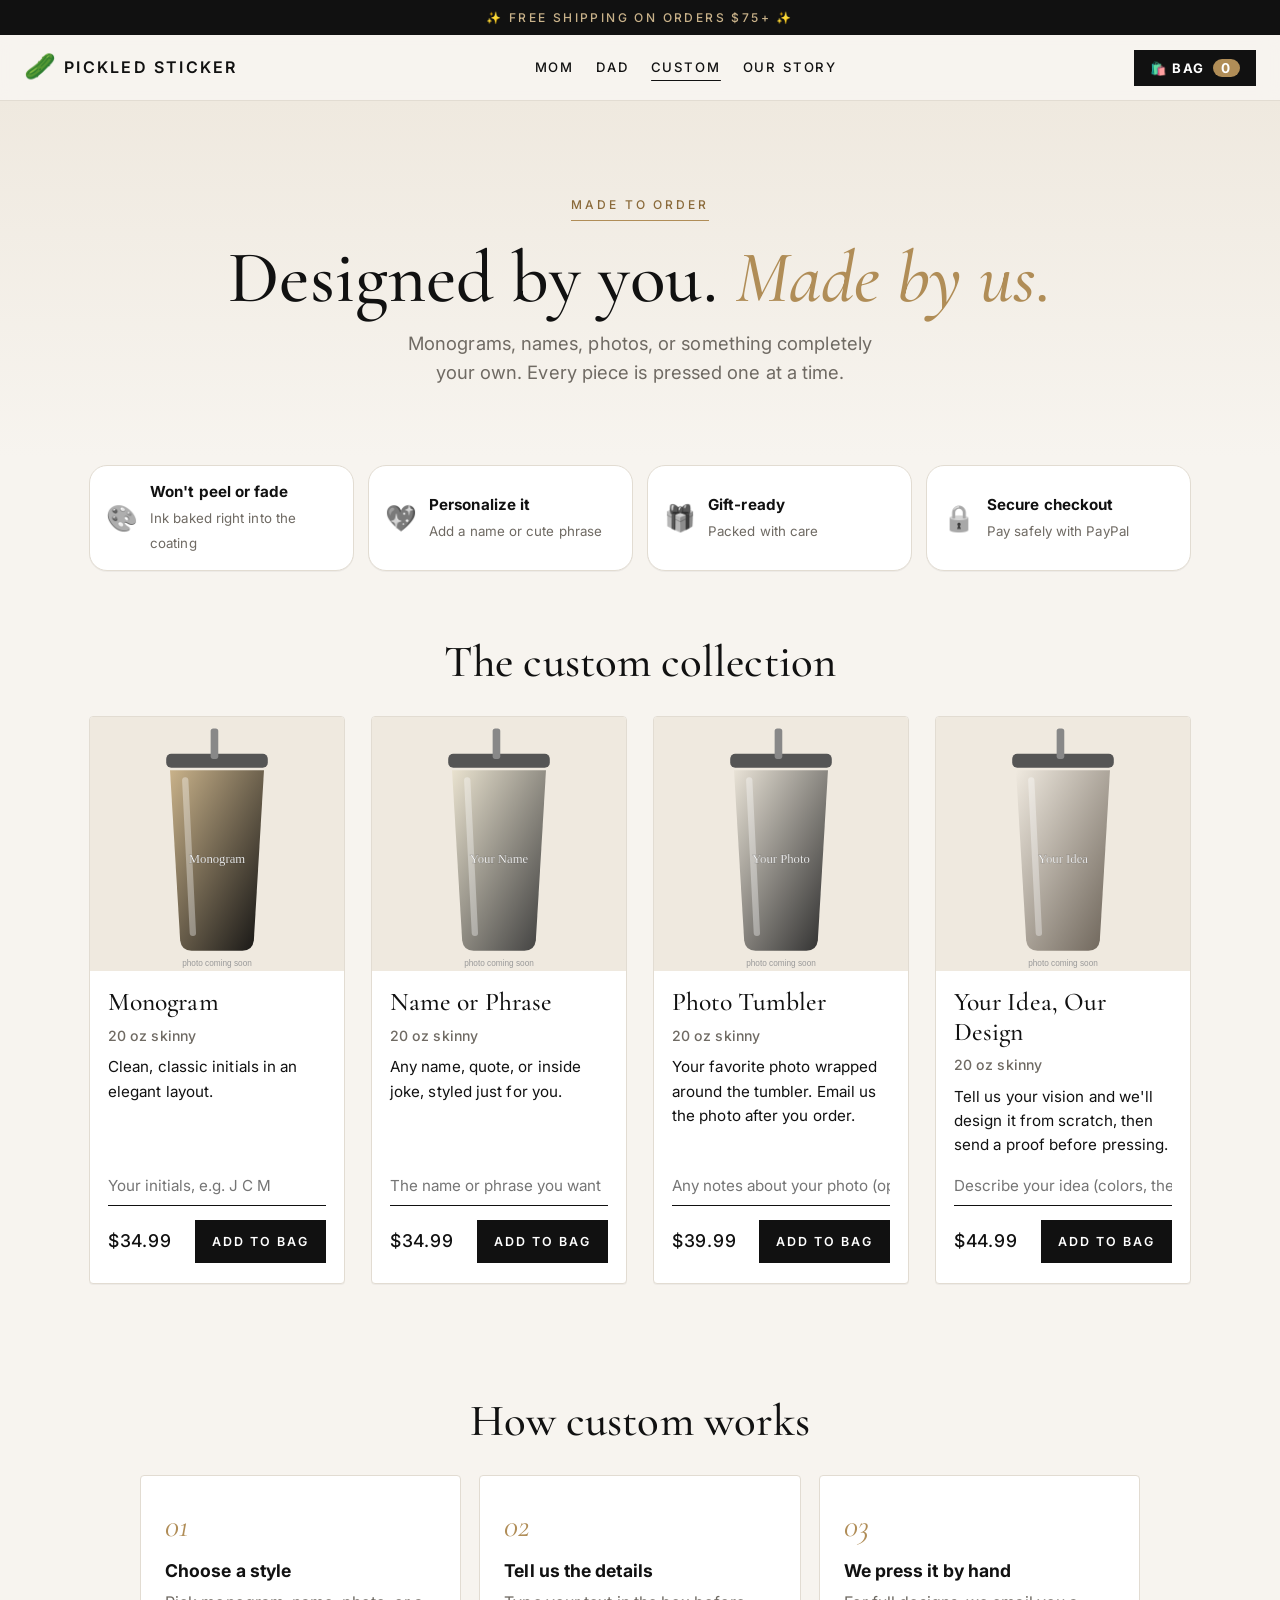
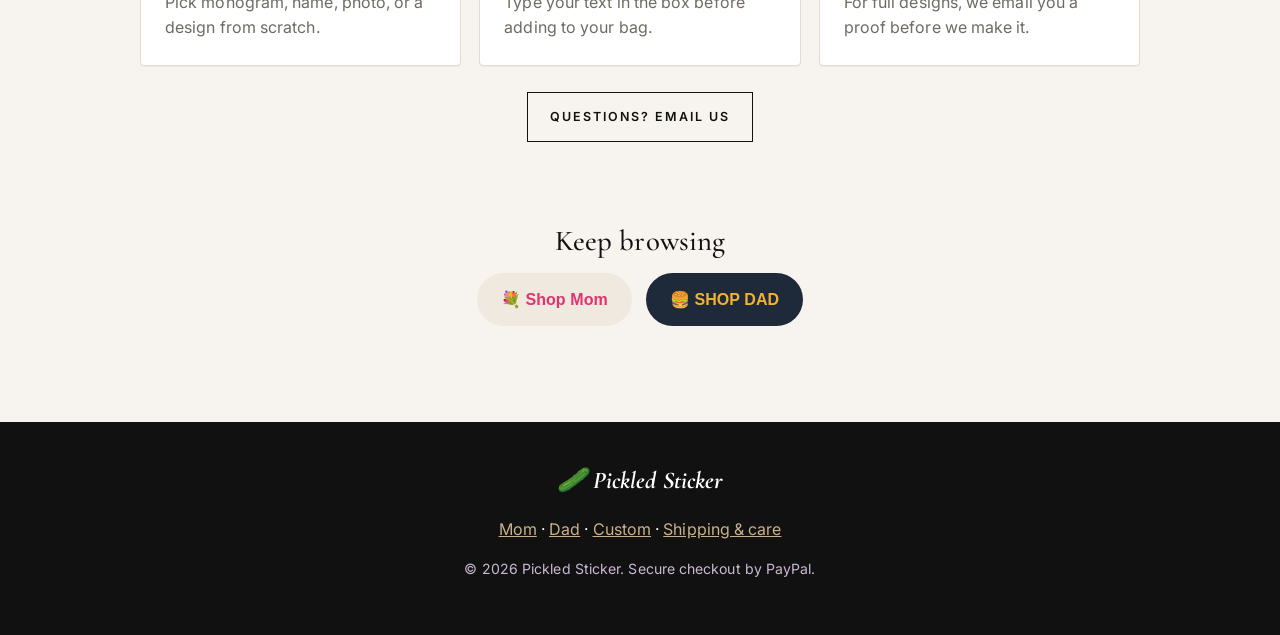
==== custom.html @ 669c3670 "Cover page with Mom, Dad and Custom shop tabs, each with its own style Co-Authored-By: Claude Opus 5" ====
<!doctype html>
<html lang="en">
<head>
  <meta charset="utf-8">
  <meta name="viewport" content="width=device-width, initial-scale=1">
  <title>Shop Custom | Pickled Sticker</title>
  <meta name="description" content="Custom sublimation tumblers made to order: monograms, names, photos, and one-of-a-kind designs.">
  <meta property="og:title" content="Shop Custom | Pickled Sticker">
  <meta property="og:description" content="Custom sublimation tumblers made to order: monograms, names, photos, and one-of-a-kind designs.">
  <meta property="og:image" content="images/custom-monogram.svg">
  <link rel="icon" href="images/pickle-party.svg" type="image/svg+xml">
  <link rel="preconnect" href="https://fonts.googleapis.com">
  <link rel="preconnect" href="https://fonts.gstatic.com" crossorigin>
  <link href="https://fonts.googleapis.com/css2?family=Cormorant+Garamond:ital,wght@0,500;0,600;1,500&family=Inter:wght@400;500;600&display=swap" rel="stylesheet">
  <link rel="stylesheet" href="styles.css">
</head>
<body class="theme-custom page-shop" data-shop="custom">
  <div class="announce">✨ <span id="announceText">Handmade with love</span> ✨</div>

  <header class="site-header">
    <a href="index.html" class="brand">
      <span class="brand-mark" aria-hidden="true">🥒</span>
      <span class="brand-name" data-shop-name>Pickled Sticker</span>
    </a>
    <nav class="nav tabs" aria-label="Shops">
      <a href="mom.html">Mom</a>
      <a href="dad.html">Dad</a>
      <a href="custom.html" class="active" aria-current="page">Custom</a>
      <a href="index.html#about">Our story</a>
    </nav>
    <button class="cart-button" id="cartButton" aria-label="Open bag">
      <span aria-hidden="true">🛍️</span> Bag <span class="cart-count" id="cartCount">0</span>
    </button>
  </header>

  <main>
    <section class="shop-hero">
      <p class="eyebrow">Made to order</p>
      <h1>Designed by you. <em class="pop">Made by us.</em></h1>
      <p class="tagline">Monograms, names, photos, or something completely your own. Every piece is pressed one at a time.</p>
    </section>

    <section class="perks" aria-label="Why shop with us">
      <div class="perk"><span>🎨</span><div><strong>Won't peel or fade</strong><small>Ink baked right into the coating</small></div></div>
      <div class="perk"><span>💖</span><div><strong>Personalize it</strong><small>Add a name or cute phrase</small></div></div>
      <div class="perk"><span>🎁</span><div><strong>Gift-ready</strong><small>Packed with care</small></div></div>
      <div class="perk"><span>🔒</span><div><strong>Secure checkout</strong><small>Pay safely with PayPal</small></div></div>
    </section>

    <section id="shop" class="section">
      <div class="section-head">
        <h2>The custom collection</h2>
      </div>
      <div class="product-grid" id="productGrid"></div>
    </section>

    <section class="section how-custom">
      <div class="section-head"><h2>How custom works</h2></div>
      <ol class="steps">
        <li><strong>Choose a style</strong><span>Pick monogram, name, photo, or a design from scratch.</span></li>
        <li><strong>Tell us the details</strong><span>Type your text in the box before adding to your bag.</span></li>
        <li><strong>We press it by hand</strong><span>For full designs, we email you a proof before we make it.</span></li>
      </ol>
      <p class="center"><a class="btn btn-ghost" id="contactLink" href="#">Questions? Email us</a></p>
    </section>

    <section class="section other-shops">
      <h2>Keep browsing</h2>
      <div class="mini-tabs">
        <a class="mini-tab mini-mom" href="mom.html"><span>💐</span> Shop Mom</a>
        <a class="mini-tab mini-dad" href="dad.html"><span>🍔</span> Shop Dad</a>
      </div>
    </section>
  </main>

  <footer class="site-footer">
    <p class="footer-brand">🥒 <span data-shop-name>Pickled Sticker</span></p>
    <p class="footer-links"><a href="mom.html">Mom</a> · <a href="dad.html">Dad</a> · <a href="custom.html">Custom</a> · <a href="index.html#policies">Shipping &amp; care</a></p>
    <p id="socialLinks"></p>
    <p class="small">&copy; <span id="year"></span> <span data-shop-name>Pickled Sticker</span>. Secure checkout by PayPal.</p>
  </footer>

  <!-- Shopping bag (shared by every page) -->
  <div class="overlay" id="overlay" hidden></div>
  <aside class="cart-drawer" id="cartDrawer" aria-label="Shopping bag" hidden>
    <div class="cart-head">
      <h2>Your bag</h2>
      <button class="icon-btn" id="closeCart" aria-label="Close bag">✕</button>
    </div>
    <div class="ship-meter" id="shipMeter"></div>
    <div class="cart-items" id="cartItems"></div>
    <div class="cart-totals" id="cartTotals"></div>
    <div id="checkoutNotice" class="notice" hidden></div>
    <div id="paypal-button-container"></div>
  </aside>

  <!-- Thank-you popup -->
  <div class="modal" id="thanksModal" hidden>
    <div class="modal-card">
      <div class="confetti" aria-hidden="true">🎉</div>
      <h2>Yay, it's yours!</h2>
      <p>Your order went through. You'll get a receipt from PayPal by email.</p>
      <p class="small">Order ID: <strong id="orderId"></strong></p>
      <button class="btn btn-primary" id="closeThanks">Keep shopping</button>
    </div>
  </div>

  <script src="config.js"></script>
  <script src="products.js"></script>
  <script src="app.js"></script>
</body>
</html>
---- styles.css ----
:root {
  --pink: #ff4f8b;
  --pink-dark: #e0336f;
  --blush: #ffe3ec;
  --mint: #33c48d;
  --mint-soft: #d9f7ea;
  --sun: #ffd23f;
  --lilac: #b69cff;
  --cream: #fff8f3;
  --ink: #2d1b36;
  --muted: #6e5d77;
  --card: #ffffff;
  --line: #f1e3ea;
  --radius: 22px;
  --shadow: 0 10px 30px rgba(45, 27, 54, .08);
  --shadow-hover: 0 18px 40px rgba(255, 79, 139, .22);
  --display: "Fredoka", "Trebuchet MS", system-ui, sans-serif;
  --body: "DM Sans", system-ui, -apple-system, "Segoe UI", Roboto, sans-serif;
}

* { box-sizing: border-box; }
html { scroll-behavior: smooth; }
body {
  margin: 0;
  font-family: var(--body);
  background: var(--cream);
  color: var(--ink);
  line-height: 1.6;
  overflow-x: hidden;
}
img { max-width: 100%; display: block; }
a { color: var(--pink-dark); }
h1, h2, h3 { font-family: var(--display); line-height: 1.15; }

/* Announcement bar */
.announce {
  background: linear-gradient(90deg, var(--pink), var(--lilac), var(--mint));
  color: #fff; text-align: center; font-weight: 700; font-size: .9rem; padding: 8px 16px;
  letter-spacing: .02em;
}

/* Header */
.site-header {
  position: sticky; top: 0; z-index: 10;
  display: flex; align-items: center; gap: 18px; flex-wrap: wrap;
  padding: 12px 24px;
  background: rgba(255, 248, 243, .88);
  backdrop-filter: blur(10px); -webkit-backdrop-filter: blur(10px);
  border-bottom: 1px solid var(--line);
}
.brand { display: flex; align-items: center; gap: 8px; color: var(--ink); text-decoration: none; font-family: var(--display); font-weight: 700; font-size: 1.45rem; }
.brand-mark { font-size: 1.6rem; display: inline-block; transition: transform .3s; }
.brand:hover .brand-mark { transform: rotate(-15deg) scale(1.1); }
.nav { display: flex; gap: 22px; flex: 1; flex-wrap: wrap; justify-content: center; }
.nav a { color: var(--ink); text-decoration: none; font-weight: 600; position: relative; }
.nav a::after { content: ""; position: absolute; left: 0; right: 100%; bottom: -3px; height: 3px; border-radius: 3px; background: var(--pink); transition: right .25s; }
.nav a:hover::after { right: 0; }
.cart-button {
  background: var(--ink); color: #fff; border: 0; border-radius: 999px;
  padding: 10px 16px; font-weight: 700; cursor: pointer; font-size: 1rem; font-family: var(--body);
  transition: transform .15s;
}
.cart-button:hover { transform: translateY(-2px); }
.cart-count { background: var(--pink); color: #fff; border-radius: 999px; padding: 1px 8px; margin-left: 4px; font-size: .85rem; }
.cart-count.bump { animation: bump .4s; }
@keyframes bump { 50% { transform: scale(1.4); } }

/* Hero */
.hero {
  display: grid; grid-template-columns: 1.1fr 1fr; align-items: center; gap: 24px;
  max-width: 1150px; margin: 0 auto; padding: 56px 24px 40px;
  position: relative;
}
.hero::before {
  content: ""; position: absolute; top: 0; bottom: 0; left: calc(50% - 50vw); right: calc(50% - 50vw); z-index: -1;
  background:
    radial-gradient(circle at 85% 30%, var(--blush) 0, transparent 45%),
    radial-gradient(circle at 70% 85%, var(--mint-soft) 0, transparent 40%),
    radial-gradient(circle at 10% 10%, #fff1c7 0, transparent 35%);
}
.eyebrow { display: inline-block; background: #fff; border: 1px solid var(--line); border-radius: 999px; padding: 6px 14px; font-weight: 700; font-size: .85rem; color: var(--pink-dark); margin: 0 0 18px; }
.hero h1 { font-size: clamp(2.3rem, 5.6vw, 3.9rem); margin: 0 0 14px; }
.pop {
  background: linear-gradient(90deg, var(--pink), var(--lilac));
  -webkit-background-clip: text; background-clip: text; color: transparent;
  display: inline;
}
.tagline { font-size: 1.15rem; color: var(--muted); max-width: 480px; margin: 0 0 26px; }
.hero-ctas { display: flex; gap: 12px; flex-wrap: wrap; }
.hero-art { position: relative; height: 420px; }
.float { position: absolute; width: 52%; border-radius: 28px; box-shadow: var(--shadow); background: #fff; animation: bob 6s ease-in-out infinite; }
.f1 { left: 0; top: 40px; transform: rotate(-8deg); animation-delay: -2s; }
.f2 { left: 26%; top: 0; z-index: 2; width: 56%; }
.f3 { right: 0; top: 90px; transform: rotate(8deg); animation-delay: -4s; }
@keyframes bob { 50% { translate: 0 -14px; } }
.sparkle { position: absolute; color: var(--sun); font-size: 2rem; animation: twinkle 2.4s ease-in-out infinite; }
.s1 { top: 0; left: 8%; } .s2 { bottom: 30px; left: 40%; color: var(--pink); animation-delay: -.8s; } .s3 { top: 20px; right: 4%; color: var(--lilac); animation-delay: -1.6s; }
@keyframes twinkle { 50% { opacity: .3; transform: scale(.7) rotate(20deg); } }

/* Perks */
.perks {
  max-width: 1150px; margin: 0 auto 10px; padding: 0 24px;
  display: grid; grid-template-columns: repeat(4, 1fr); gap: 14px;
}
.perk { display: flex; gap: 12px; align-items: center; background: #fff; border-radius: 18px; padding: 14px 16px; box-shadow: var(--shadow); }
.perk span { font-size: 1.6rem; }
.perk strong { display: block; font-size: .95rem; }
.perk small { color: var(--muted); }

/* Sections */
.section { max-width: 1150px; margin: 0 auto; padding: 56px 24px; }
.section-head { text-align: center; margin-bottom: 28px; }
.section-head h2 { font-size: clamp(2rem, 4.5vw, 2.8rem); margin: 0 0 6px; }
.section-head p { color: var(--muted); margin: 0; }
.about p { max-width: 720px; margin: 0 auto; text-align: center; font-size: 1.1rem; }

/* Buttons */
.btn {
  display: inline-block; border: 2px solid var(--ink); color: var(--ink); background: #fff;
  padding: 12px 22px; border-radius: 999px; font-weight: 700; text-decoration: none; cursor: pointer;
  font-size: 1rem; font-family: var(--body); transition: transform .15s, box-shadow .15s, background .15s;
}
.btn:hover { transform: translateY(-2px); }
.btn-primary { background: var(--pink); border-color: var(--pink); color: #fff; box-shadow: 0 6px 18px rgba(255, 79, 139, .35); }
.btn-primary:hover { background: var(--pink-dark); border-color: var(--pink-dark); }
.btn-ghost { background: transparent; }
.btn:disabled { opacity: .5; cursor: not-allowed; transform: none; }

/* Products */
.product-grid { display: grid; grid-template-columns: repeat(auto-fill, minmax(250px, 1fr)); gap: 26px; }
.product {
  background: var(--card); border-radius: var(--radius); overflow: hidden;
  display: flex; flex-direction: column; box-shadow: var(--shadow);
  transition: transform .2s, box-shadow .2s; position: relative;
}
.product:hover { transform: translateY(-6px); box-shadow: var(--shadow-hover); }
.product .img-wrap { background: linear-gradient(160deg, var(--blush), var(--mint-soft)); overflow: hidden; }
.product img { aspect-ratio: 1 / 1; object-fit: cover; transition: transform .4s; }
.product:hover img { transform: scale(1.06) rotate(-2deg); }
.badge {
  position: absolute; top: 14px; left: 14px; z-index: 2;
  background: var(--sun); color: var(--ink); font-weight: 800; font-size: .78rem;
  padding: 5px 11px; border-radius: 999px; text-transform: uppercase; letter-spacing: .04em;
  box-shadow: 0 4px 10px rgba(0,0,0,.1);
}
.badge.new { background: var(--mint); color: #fff; }
.badge.fave { background: var(--pink); color: #fff; }
.product-body { padding: 16px 18px 20px; display: flex; flex-direction: column; gap: 8px; flex: 1; }
.product h3 { margin: 0; font-size: 1.3rem; }
.product .meta { color: var(--muted); font-size: .88rem; margin: 0; font-weight: 500; }
.product .desc { margin: 0; font-size: .95rem; flex: 1; }
.product .buy-row { display: flex; align-items: center; justify-content: space-between; gap: 10px; margin-top: 6px; }
.product .price { font-family: var(--display); font-weight: 700; font-size: 1.45rem; }
.product .btn { padding: 10px 18px; }
.product input[type=text] {
  width: 100%; padding: 10px 14px; border: 2px dashed var(--pink); border-radius: 14px;
  font-size: .95rem; font-family: var(--body); background: #fff7fa;
}
.product input[type=text]:focus { outline: none; border-style: solid; }
.sold-out { color: var(--muted); font-weight: 700; background: var(--line); padding: 8px 14px; border-radius: 999px; }

/* Gifts */
.gift-card {
  background: linear-gradient(135deg, var(--pink), var(--lilac));
  color: #fff; border-radius: 32px; padding: 48px 32px; text-align: center; box-shadow: var(--shadow-hover);
}
.gift-card h2 { font-size: clamp(1.9rem, 4.5vw, 2.7rem); margin: 0 0 10px; }
.gift-card p { max-width: 620px; margin: 0 auto 20px; font-size: 1.1rem; }
.chips { display: flex; flex-wrap: wrap; justify-content: center; gap: 10px; margin-bottom: 26px; }
.chips span { background: rgba(255,255,255,.22); border: 1px solid rgba(255,255,255,.5); padding: 7px 14px; border-radius: 999px; font-weight: 700; font-size: .92rem; }
.gift-card .btn-primary { background: #fff; color: var(--pink-dark); border-color: #fff; box-shadow: none; }
.gift-card .btn-primary:hover { background: var(--sun); color: var(--ink); border-color: var(--sun); }
.gift-card a:not([href]) { cursor: default; }

/* Policies */
.policy-grid { display: grid; grid-template-columns: repeat(3, 1fr); gap: 18px; }
.policy { background: #fff; border-radius: var(--radius); padding: 22px; box-shadow: var(--shadow); }
.policy h3 { margin: 0 0 8px; font-size: 1.25rem; }
.policy p { margin: 0 0 8px; color: var(--muted); }

/* Cart drawer */
.overlay { position: fixed; inset: 0; background: rgba(45, 27, 54, .4); z-index: 20; backdrop-filter: blur(2px); }
.cart-drawer {
  position: fixed; top: 0; right: 0; bottom: 0; width: min(430px, 100%); z-index: 30;
  background: var(--cream); padding: 22px; overflow-y: auto; box-shadow: -10px 0 40px rgba(45,27,54,.2);
  border-radius: 24px 0 0 24px; animation: slidein .25s ease-out;
}
@keyframes slidein { from { transform: translateX(100%); } }
.cart-head { display: flex; justify-content: space-between; align-items: center; }
.cart-head h2 { margin: 0; font-size: 1.8rem; }
.icon-btn { background: #fff; border: 0; width: 40px; height: 40px; border-radius: 50%; font-size: 1.1rem; cursor: pointer; box-shadow: var(--shadow); }
.ship-meter { margin: 14px 0 4px; font-size: .92rem; font-weight: 600; }
.ship-meter .bar { height: 8px; background: var(--line); border-radius: 99px; overflow: hidden; margin-top: 6px; }
.ship-meter .fill { height: 100%; background: linear-gradient(90deg, var(--pink), var(--mint)); border-radius: 99px; transition: width .3s; }
.cart-line { display: grid; grid-template-columns: 68px 1fr auto; gap: 12px; padding: 14px; margin-top: 10px; background: #fff; border-radius: 18px; align-items: center; }
.cart-line img { width: 68px; height: 68px; object-fit: cover; border-radius: 14px; background: var(--blush); }
.cart-line .name { font-weight: 700; }
.cart-line .note { font-size: .85rem; color: var(--pink-dark); }
.qty { display: flex; align-items: center; gap: 6px; margin-top: 4px; }
.qty button { width: 28px; height: 28px; border-radius: 50%; border: 0; background: var(--blush); color: var(--ink); font-weight: 700; cursor: pointer; }
.qty .remove { width: auto; height: auto; border-radius: 0; background: none; border: 0; color: var(--muted); cursor: pointer; font-size: .82rem; margin-left: 6px; text-decoration: underline; }
.cart-totals { padding: 16px 4px; }
.cart-totals .row { display: flex; justify-content: space-between; }
.cart-totals .total { font-family: var(--display); font-weight: 700; font-size: 1.35rem; border-top: 2px dashed var(--line); margin-top: 8px; padding-top: 8px; }
.empty { color: var(--muted); padding: 30px 0; text-align: center; font-size: 1.05rem; }
.notice { background: #fff6d8; border: 1px solid #ecd27a; padding: 10px 12px; border-radius: 14px; font-size: .9rem; margin-bottom: 12px; }

/* Modal */
.modal { position: fixed; inset: 0; background: rgba(45,27,54,.5); z-index: 40; display: grid; place-items: center; padding: 16px; }
.modal[hidden], .overlay[hidden], .cart-drawer[hidden], .notice[hidden] { display: none; }
.modal-card { background: #fff; border-radius: 28px; padding: 32px 28px; max-width: 420px; text-align: center; }
.modal-card h2 { font-size: 2rem; margin: 6px 0 8px; }
.confetti { font-size: 3rem; animation: bump 1s infinite; }
.small { font-size: .88rem; color: var(--muted); word-break: break-all; }

/* Toast */
.toast {
  position: fixed; bottom: 24px; left: 50%; transform: translateX(-50%);
  background: var(--ink); color: #fff; padding: 12px 22px; border-radius: 999px; z-index: 50; font-weight: 700; white-space: nowrap;
  box-shadow: var(--shadow-hover);
}

/* Footer */
.site-footer { text-align: center; padding: 40px 20px; background: var(--ink); color: #fff; margin-top: 40px; }
.site-footer a { color: var(--sun); }
.site-footer .small { color: #cbb9d4; }
.footer-brand { font-family: var(--display); font-size: 1.5rem; font-weight: 700; margin: 0 0 8px; }

/* Reveal on scroll */
.reveal { opacity: 0; transform: translateY(24px); transition: opacity .6s, transform .6s; }
.reveal.shown { opacity: 1; transform: none; }

@media (prefers-reduced-motion: reduce) {
  *, *::before, *::after { animation: none !important; transition: none !important; }
  .reveal { opacity: 1; transform: none; }
}

@media (max-width: 860px) {
  .hero { grid-template-columns: 1fr; text-align: center; padding-top: 36px; }
  .tagline { margin-left: auto; margin-right: auto; }
  .hero-ctas { justify-content: center; }
  .hero-art { height: 300px; max-width: 420px; width: 100%; margin: 0 auto; }
  .perks { grid-template-columns: repeat(2, 1fr); }
  .policy-grid { grid-template-columns: 1fr; }
}
@media (max-width: 640px) {
  .site-header { padding: 10px 16px; gap: 10px; }
  .nav { order: 3; flex-basis: 100%; gap: 18px; font-size: .95rem; }
  .section { padding: 44px 16px; }
  .perks { padding: 0 16px; gap: 10px; }
  .perk { padding: 12px; gap: 8px; }
  .perk span { font-size: 1.3rem; }
  .perk strong { font-size: .85rem; }
  .perk small { font-size: .78rem; }
  .hero { padding-left: 16px; padding-right: 16px; }
  .gift-card { padding: 36px 20px; border-radius: 26px; }
}

/* =====================================================================
   SHOP TABS, SHOP PAGES, AND THE DAD / CUSTOM THEMES
   ===================================================================== */

/* Header tabs */
.tabs a.active { color: var(--pink-dark); }
.tabs a.active::after { right: 0; }

/* Shop page hero */
.shop-hero { text-align: center; padding: 56px 24px 36px; position: relative; }
.shop-hero::before {
  content: ""; position: absolute; inset: 0; z-index: -1;
  background:
    radial-gradient(circle at 80% 20%, var(--blush) 0, transparent 45%),
    radial-gradient(circle at 15% 80%, var(--mint-soft) 0, transparent 40%),
    radial-gradient(circle at 10% 10%, #fff1c7 0, transparent 35%);
}
.shop-hero h1 { font-size: clamp(2.3rem, 6vw, 3.8rem); margin: 0 0 12px; }
.shop-hero .tagline { margin: 0 auto; }
.page-shop .perks { margin-top: 8px; }

/* Cover: the three big shop tabs */
.shop-tabs { display: grid; grid-template-columns: repeat(3, 1fr); gap: 22px; }
.shop-tab {
  display: flex; flex-direction: column; text-decoration: none; overflow: hidden;
  border-radius: var(--radius); box-shadow: var(--shadow); transition: transform .2s, box-shadow .2s;
}
.shop-tab:hover { transform: translateY(-6px) rotate(-.5deg); box-shadow: var(--shadow-hover); }
.shop-tab img { aspect-ratio: 4 / 3; object-fit: contain; padding: 18px 0 0; transition: transform .4s; }
.shop-tab:hover img { transform: scale(1.06) rotate(-3deg); }
.shop-tab > div { padding: 18px 22px 24px; }
.shop-tab h3 { margin: 4px 0 6px; font-size: 2.2rem; }
.shop-tab p { margin: 0 0 14px; }
.tab-kicker { font-size: .8rem; font-weight: 700; text-transform: uppercase; letter-spacing: .08em; }
.tab-go { font-weight: 700; }
.tab-mom { background: linear-gradient(160deg, var(--blush), #fff); color: var(--ink); }
.tab-mom h3 { font-family: "Fredoka", sans-serif; color: var(--pink); }
.tab-mom .tab-kicker, .tab-mom .tab-go { color: var(--pink-dark); }
.tab-dad { background: #1e2a3a; color: #f3efe6; border: 3px solid #1e2a3a; }
.tab-dad h3 { font-family: "Archivo Black", Impact, sans-serif; color: #ff7a1a; text-transform: uppercase; letter-spacing: .02em; }
.tab-dad .tab-kicker, .tab-dad .tab-go { color: #f2b134; }
.tab-custom { background: #111; color: #e9e2d6; border-radius: 6px; }
.tab-custom h3 { font-family: "Cormorant Garamond", Georgia, serif; font-weight: 500; font-style: italic; font-size: 2.6rem; color: #fff; }
.tab-custom .tab-kicker, .tab-custom .tab-go { color: #c9b28a; letter-spacing: .18em; font-weight: 500; }

/* "Keep browsing" mini tabs */
.other-shops { text-align: center; padding-top: 10px; }
.other-shops h2 { font-size: 1.8rem; margin: 0 0 16px; }
.mini-tabs { display: flex; gap: 14px; justify-content: center; flex-wrap: wrap; }
.mini-tab { padding: 14px 24px; border-radius: 999px; font-weight: 700; text-decoration: none; transition: transform .15s; }
.mini-tab:hover { transform: translateY(-2px); }
.mini-mom { background: var(--blush); color: #e0336f; font-family: "Fredoka", sans-serif; }
.mini-dad { background: #1e2a3a; color: #f2b134; font-family: "Archivo Black", Impact, sans-serif; text-transform: uppercase; }
.mini-custom { background: #111; color: #e9e2d6; letter-spacing: .12em; text-transform: uppercase; font-size: .9rem; }

/* Custom: how it works */
.steps { list-style: none; padding: 0; margin: 0 auto 26px; display: grid; grid-template-columns: repeat(3, 1fr); gap: 18px; counter-reset: step; max-width: 1000px; }
.steps li { background: var(--card); padding: 24px; border-radius: var(--radius); box-shadow: var(--shadow); counter-increment: step; }
.steps li::before { content: "0" counter(step); display: block; font-family: var(--display); font-size: 2rem; color: var(--pink); margin-bottom: 6px; }
.steps strong { display: block; font-size: 1.1rem; margin-bottom: 4px; }
.steps span { color: var(--muted); }
.center { text-align: center; }

/* ---------------------------- DAD THEME ----------------------------
   Bold, rugged and fun: kraft-paper background, navy, safety orange,
   mustard, chunky type and retro "sticker" cards with hard shadows. */
.theme-dad {
  --pink: #ff7a1a;
  --pink-dark: #e0610a;
  --blush: #ffe6d1;
  --mint: #6b7d3c;
  --mint-soft: #e4e8d3;
  --sun: #f2b134;
  --lilac: #3d6a99;
  --cream: #f3efe6;
  --ink: #1e2a3a;
  --muted: #55606e;
  --line: #d9d1bf;
  --radius: 10px;
  --shadow: 5px 5px 0 #1e2a3a;
  --shadow-hover: 9px 9px 0 #1e2a3a;
  --display: "Archivo Black", Impact, "Arial Black", sans-serif;
  background-image: repeating-linear-gradient(135deg, rgba(30,42,58,.025) 0 12px, transparent 12px 24px);
}
.theme-dad .announce { background: #1e2a3a; color: #f2b134; letter-spacing: .08em; text-transform: uppercase; }
.theme-dad .site-header { background: rgba(243,239,230,.92); border-bottom: 3px solid #1e2a3a; }
.theme-dad h1, .theme-dad h2, .theme-dad h3 { text-transform: uppercase; letter-spacing: .01em; font-weight: 400; }
.theme-dad .brand { text-transform: none; }
.theme-dad .shop-hero { background: #1e2a3a; color: #f3efe6; border-bottom: 6px solid #ff7a1a; padding: 64px 24px 52px; }
.theme-dad .shop-hero::before { display: none; }
.theme-dad .shop-hero .tagline { color: #cfd6df; }
.theme-dad .shop-hero .eyebrow { background: #f2b134; color: #1e2a3a; border: 0; text-transform: uppercase; letter-spacing: .08em; }
.theme-dad .pop { background: none; color: #ff7a1a; -webkit-text-fill-color: #ff7a1a; }
.theme-dad .perks { margin-top: -26px; position: relative; }
.theme-dad .perk, .theme-dad .product, .theme-dad .policy, .theme-dad .steps li { border: 3px solid #1e2a3a; }
.theme-dad .product .img-wrap { background: repeating-linear-gradient(45deg, #ece4d2 0 14px, #e4dac4 14px 28px); border-bottom: 3px solid #1e2a3a; }
.theme-dad .product:hover img { transform: scale(1.05) rotate(3deg); }
.theme-dad .badge { border: 2px solid #1e2a3a; box-shadow: 2px 2px 0 #1e2a3a; border-radius: 6px; }
.theme-dad .btn { border-radius: 8px; text-transform: uppercase; letter-spacing: .05em; border-width: 3px; }
.theme-dad .btn-primary { box-shadow: 3px 3px 0 #1e2a3a; border-color: #1e2a3a; }
.theme-dad .btn-primary:hover { box-shadow: 5px 5px 0 #1e2a3a; }
.theme-dad .product input[type=text] { border: 2px dashed #1e2a3a; background: #fffaf0; border-radius: 8px; }
.theme-dad .cart-button { border-radius: 8px; }
.theme-dad .cart-line, .theme-dad .icon-btn { border: 2px solid #1e2a3a; box-shadow: none; }
.theme-dad .cart-drawer { border-radius: 0; border-left: 4px solid #1e2a3a; }
.theme-dad .site-footer { border-top: 6px solid #ff7a1a; }
.theme-dad .site-footer a { color: #f2b134; }
.theme-dad .tabs a.active { color: #e0610a; }

/* --------------------------- CUSTOM THEME --------------------------
   Sleek and minimal: warm off-white, black, champagne gold accents,
   elegant serif headings, square corners and lots of breathing room. */
.theme-custom {
  --pink: #111111;
  --pink-dark: #000000;
  --blush: #efe9df;
  --mint: #b08d57;
  --mint-soft: #f4efe6;
  --sun: #c9b28a;
  --lilac: #8a7a66;
  --cream: #f7f4ef;
  --ink: #111111;
  --muted: #6f6a63;
  --line: #e2dcd2;
  --card: #ffffff;
  --radius: 4px;
  --shadow: 0 1px 0 rgba(0,0,0,.04);
  --shadow-hover: 0 20px 40px rgba(0,0,0,.08);
  --display: "Cormorant Garamond", Georgia, "Times New Roman", serif;
  --body: "Inter", system-ui, -apple-system, "Segoe UI", sans-serif;
  letter-spacing: .005em;
}
.theme-custom .announce { background: #111; color: #c9b28a; font-weight: 500; letter-spacing: .2em; text-transform: uppercase; font-size: .75rem; }
.theme-custom .site-header { background: rgba(247,244,239,.92); }
.theme-custom .brand-name { font-family: var(--body); font-weight: 600; letter-spacing: .14em; text-transform: uppercase; font-size: 1rem; }
.theme-custom .nav a { font-weight: 500; text-transform: uppercase; letter-spacing: .14em; font-size: .82rem; }
.theme-custom .nav a::after { height: 1px; background: #111; }
.theme-custom .tabs a.active { color: #111; }
.theme-custom h1, .theme-custom h2, .theme-custom h3 { font-weight: 500; }
.theme-custom .shop-hero { padding: 90px 24px 70px; }
.theme-custom .shop-hero::before { background: linear-gradient(180deg, #efe9df, transparent); }
.theme-custom .shop-hero h1 { font-size: clamp(2.6rem, 7vw, 4.6rem); line-height: 1.05; }
.theme-custom .pop { background: none; color: #b08d57; -webkit-text-fill-color: #b08d57; font-style: italic; }
.theme-custom .eyebrow { background: none; border: 0; border-bottom: 1px solid #b08d57; border-radius: 0; color: #8a6a3a; text-transform: uppercase; letter-spacing: .24em; font-weight: 500; font-size: .75rem; padding: 0 0 6px; }
.theme-custom .perk { border: 1px solid var(--line); }
.theme-custom .perk span { filter: grayscale(1); }
.theme-custom .product { border: 1px solid var(--line); }
.theme-custom .product .img-wrap { background: #efe9df; }
.theme-custom .product:hover img { transform: scale(1.04); }
.theme-custom .product h3 { font-size: 1.6rem; }
.theme-custom .product .price { font-family: var(--body); font-weight: 500; font-size: 1.1rem; letter-spacing: .04em; }
.theme-custom .product input[type=text] { border: 0; border-bottom: 1px solid #111; border-radius: 0; background: transparent; padding: 10px 0; }
.theme-custom .btn { border-radius: 0; text-transform: uppercase; letter-spacing: .16em; font-size: .78rem; font-weight: 600; padding: 14px 22px; border-width: 1px; }
.theme-custom .btn-primary { background: #111; border-color: #111; box-shadow: none; }
.theme-custom .btn-primary:hover { background: #b08d57; border-color: #b08d57; }
.theme-custom .badge { border-radius: 0; background: #111; color: #c9b28a; }
.theme-custom .cart-button { border-radius: 0; text-transform: uppercase; letter-spacing: .12em; font-size: .82rem; }
.theme-custom .cart-count { background: #b08d57; }
.theme-custom .cart-drawer { border-radius: 0; }
.theme-custom .icon-btn { border-radius: 0; border: 1px solid var(--line); }
.theme-custom .cart-line { border: 1px solid var(--line); border-radius: 0; }
.theme-custom .cart-line img { border-radius: 0; }
.theme-custom .qty button { border-radius: 0; background: #efe9df; }
.theme-custom .steps li { border: 1px solid var(--line); }
.theme-custom .steps li::before { color: #b08d57; font-style: italic; }
.theme-custom .site-footer { background: #111; }
.theme-custom .site-footer a { color: #c9b28a; }
.theme-custom .footer-brand { font-style: italic; }
.theme-custom .ship-meter .fill { background: linear-gradient(90deg, #111, #b08d57); }
.theme-custom .modal-card { border-radius: 0; }

@media (max-width: 860px) {
  .shop-tabs { grid-template-columns: 1fr; }
  .shop-tab { flex-direction: row; align-items: center; }
  .shop-tab img { width: 38%; aspect-ratio: 1 / 1; padding: 10px; }
  .shop-tab > div { padding: 16px 18px 16px 4px; }
  .shop-tab h3 { font-size: 1.8rem; }
  .steps { grid-template-columns: 1fr; }
}
@media (max-width: 640px) {
  .shop-hero { padding: 40px 16px 30px; }
  .theme-custom .shop-hero { padding: 60px 16px 50px; }
  .theme-dad .shop-hero { padding: 44px 16px 48px; }
  .theme-custom .nav a { font-size: .75rem; letter-spacing: .1em; }
}

.product .btn { white-space: nowrap; }
.theme-dad .product .btn { padding: 10px 14px; font-size: .9rem; }
.theme-custom .product .btn { padding: 13px 16px; }
@media (max-width: 640px) {
  .theme-dad .brand { font-size: 1.12rem; }
  .theme-dad .brand-mark { font-size: 1.35rem; }
}
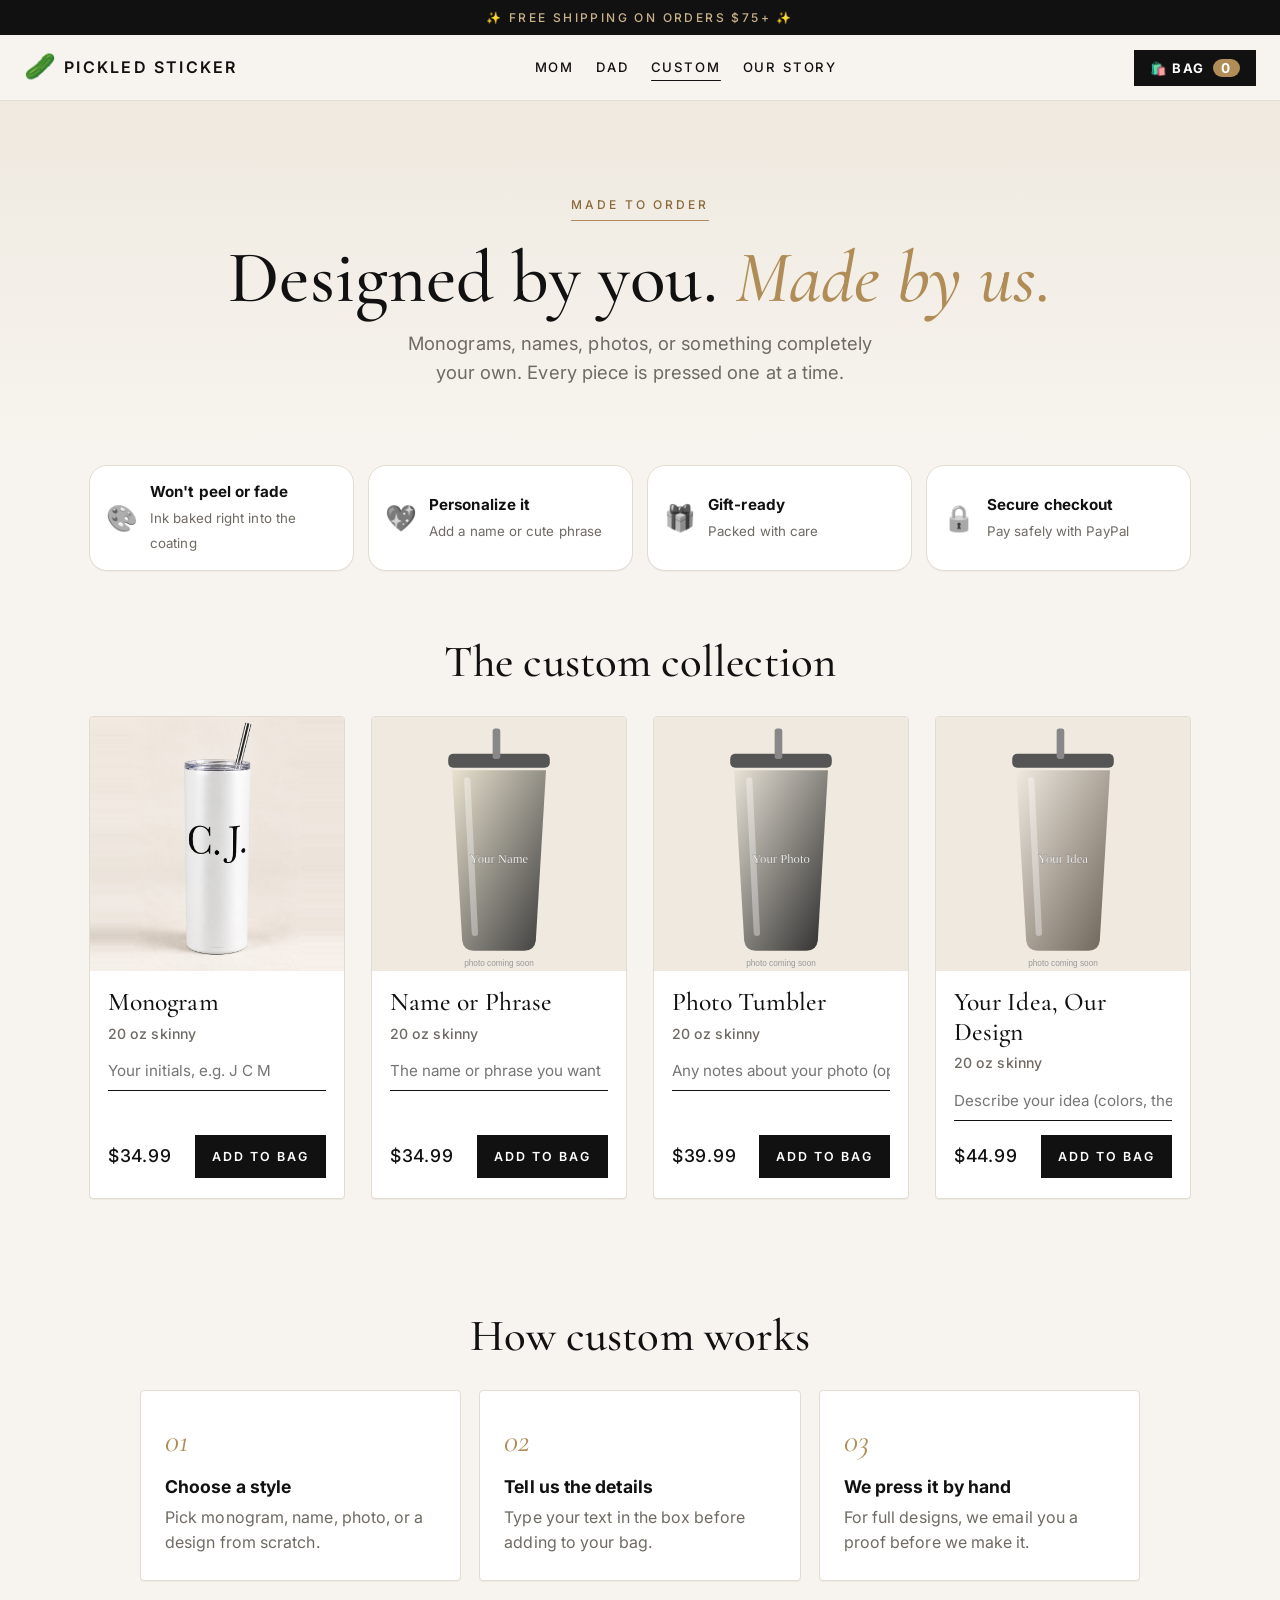
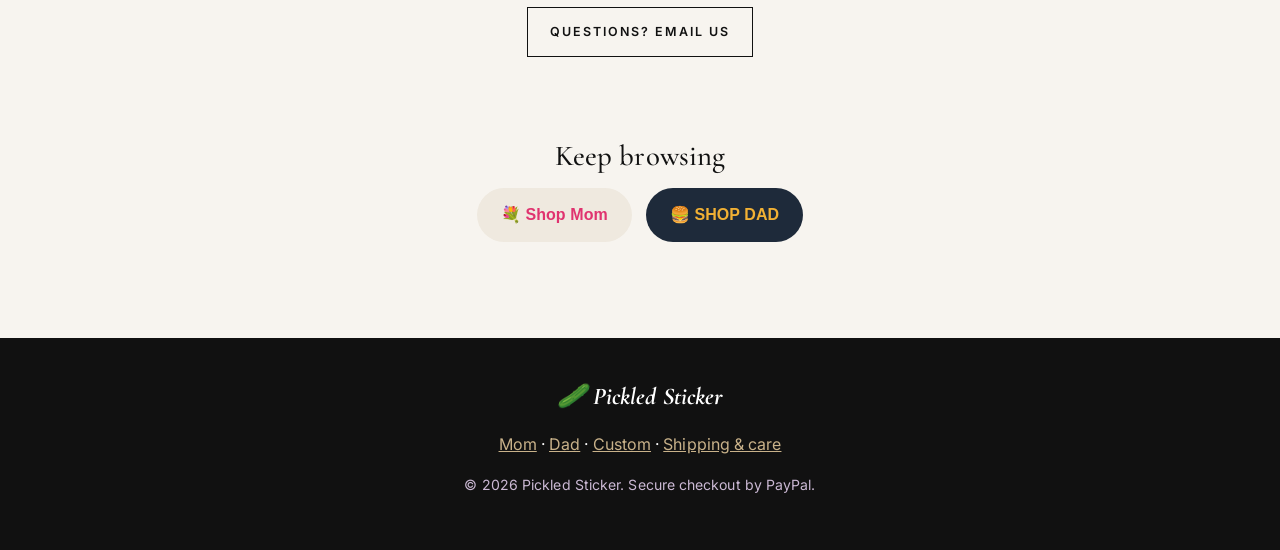
==== commit 3e7145f9: "Use cup photo for Monogram tumbler Co-Authored-By: Claude Opus 5.5 (1M context) <noreply@anthropic.c" ====
--- a/custom.html
+++ b/custom.html
@@ -7,7 +7,7 @@
   <meta name="description" content="Custom sublimation tumblers made to order: monograms, names, photos, and one-of-a-kind designs.">
   <meta property="og:title" content="Shop Custom | Pickled Sticker">
   <meta property="og:description" content="Custom sublimation tumblers made to order: monograms, names, photos, and one-of-a-kind designs.">
-  <meta property="og:image" content="images/custom-monogram.svg">
+  <meta property="og:image" content="images/custom-monogram.jpg">
   <link rel="icon" href="images/pickle-party.svg" type="image/svg+xml">
   <link rel="preconnect" href="https://fonts.googleapis.com">
   <link rel="preconnect" href="https://fonts.gstatic.com" crossorigin>
--- a/styles.css
+++ b/styles.css
@@ -449,3 +449,5 @@
   .theme-dad .brand { font-size: 1.12rem; }
   .theme-dad .brand-mark { font-size: 1.35rem; }
 }
+.product-body { gap: 6px; }
+.product .buy-row { margin-top: auto; padding-top: 8px; }
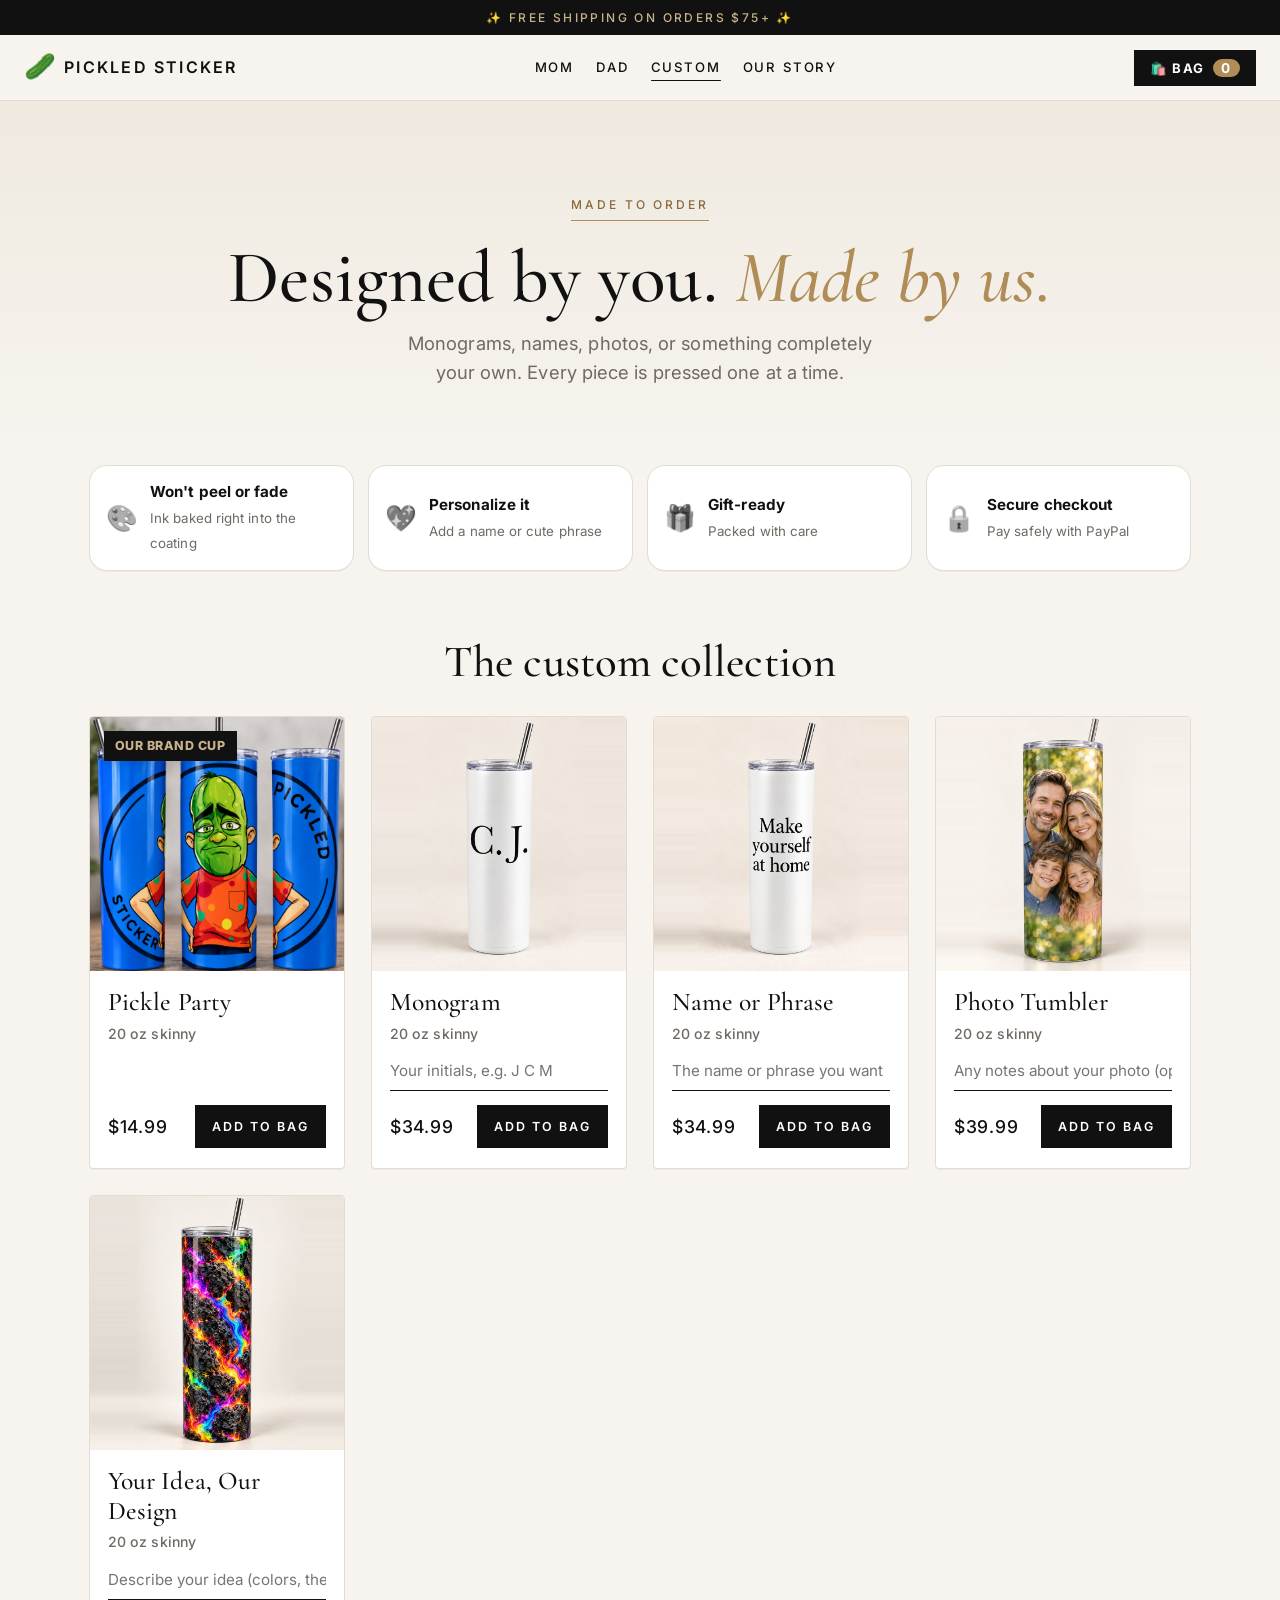
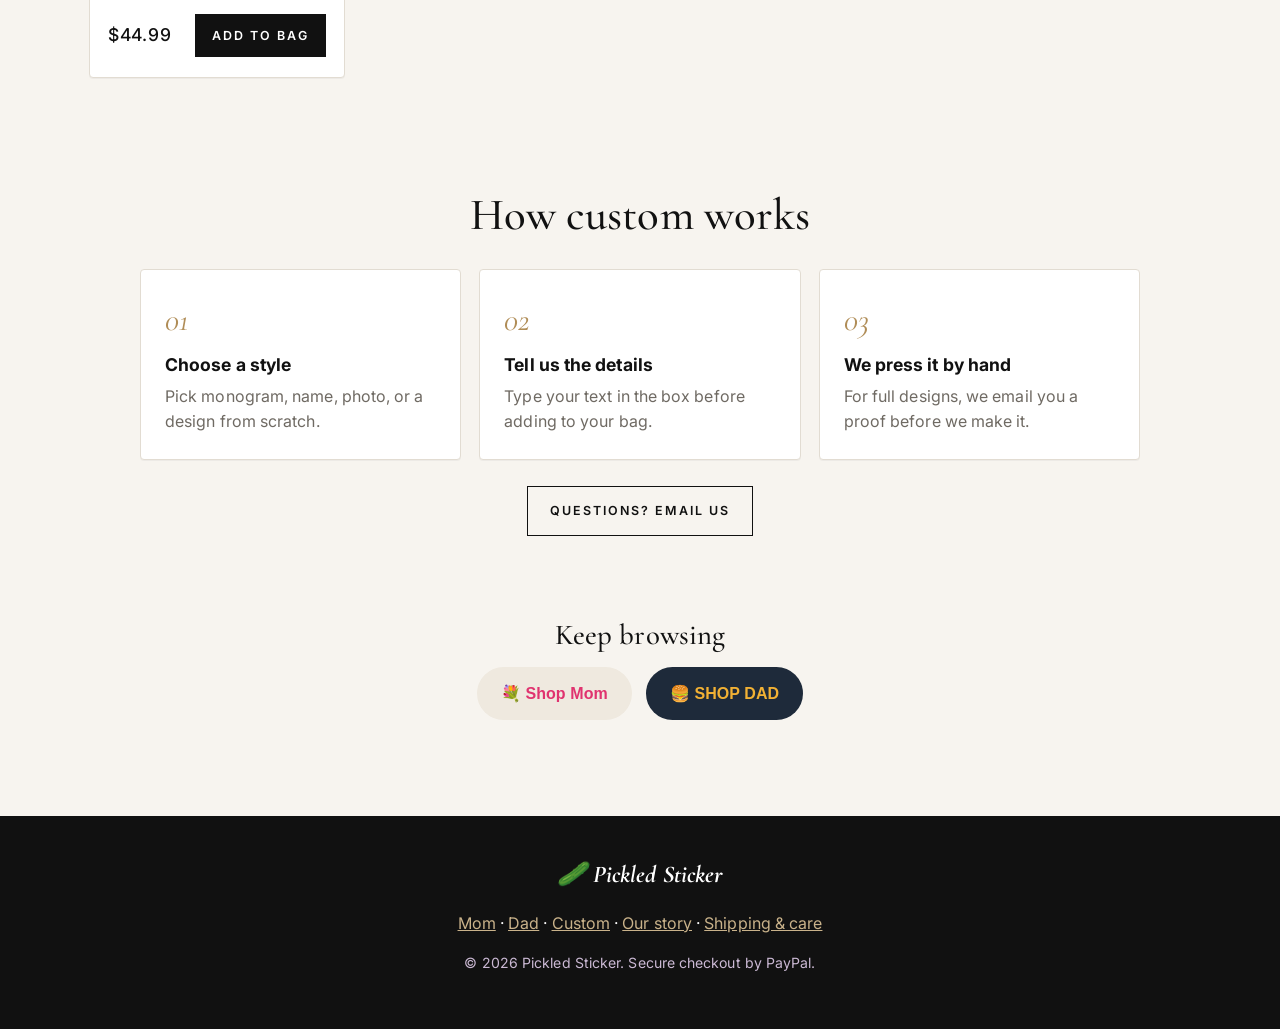
==== commit ffe558e5: "Give Our Story its own page with the $1-per-cup giving mission Co-Authored-By: Claude Opus 5.5 (1M c" ====
--- a/custom.html
+++ b/custom.html
@@ -26,7 +26,7 @@
       <a href="mom.html">Mom</a>
       <a href="dad.html">Dad</a>
       <a href="custom.html" class="active" aria-current="page">Custom</a>
-      <a href="index.html#about">Our story</a>
+      <a href="story.html">Our story</a>
     </nav>
     <button class="cart-button" id="cartButton" aria-label="Open bag">
       <span aria-hidden="true">🛍️</span> Bag <span class="cart-count" id="cartCount">0</span>
@@ -75,7 +75,7 @@
 
   <footer class="site-footer">
     <p class="footer-brand">🥒 <span data-shop-name>Pickled Sticker</span></p>
-    <p class="footer-links"><a href="mom.html">Mom</a> · <a href="dad.html">Dad</a> · <a href="custom.html">Custom</a> · <a href="index.html#policies">Shipping &amp; care</a></p>
+    <p class="footer-links"><a href="mom.html">Mom</a> · <a href="dad.html">Dad</a> · <a href="custom.html">Custom</a> · <a href="story.html">Our story</a> · <a href="index.html#policies">Shipping &amp; care</a></p>
     <p id="socialLinks"></p>
     <p class="small">&copy; <span id="year"></span> <span data-shop-name>Pickled Sticker</span>. Secure checkout by PayPal.</p>
   </footer>
--- a/styles.css
+++ b/styles.css
@@ -177,6 +177,37 @@
 .policy { background: #fff; border-radius: var(--radius); padding: 22px; box-shadow: var(--shadow); }
 .policy h3 { margin: 0 0 8px; font-size: 1.25rem; }
 .policy p { margin: 0 0 8px; color: var(--muted); }
+
+/* ---------- Our story page ---------- */
+.story-hero { text-align: center; max-width: 820px; margin: 0 auto; padding: 64px 24px 8px; }
+.story-hero h1 { font-size: clamp(2.2rem, 5.4vw, 3.6rem); margin: 0 0 14px; }
+.story-hero .tagline { margin: 0 auto; }
+.give-card {
+  display: flex; gap: 22px; align-items: center; margin-bottom: 22px;
+  background: linear-gradient(120deg, var(--pink), var(--lilac)); color: #fff;
+  border-radius: 30px; padding: 30px 34px; box-shadow: var(--shadow-hover);
+}
+.give-card h2 { margin: 0 0 6px; font-size: clamp(1.7rem, 4vw, 2.4rem); }
+.give-card p { margin: 0; font-size: 1.1rem; }
+.give-dollar {
+  flex: none; width: 96px; height: 96px; border-radius: 50%; background: var(--sun); color: var(--ink);
+  display: grid; place-items: center; font-family: var(--display); font-weight: 700; font-size: 2.2rem;
+}
+.story-steps { max-width: 760px; margin: 0 auto; padding: 0; list-style: none; counter-reset: step; display: grid; gap: 14px; }
+.story-steps li {
+  counter-increment: step; position: relative; background: #fff; border-radius: 18px;
+  padding: 16px 18px 16px 66px; box-shadow: var(--shadow); color: var(--muted);
+}
+.story-steps li strong { color: var(--ink); }
+.story-steps li::before {
+  content: counter(step); position: absolute; left: 16px; top: 14px; width: 34px; height: 34px; border-radius: 50%;
+  background: var(--mint); color: #fff; display: grid; place-items: center; font-family: var(--display); font-weight: 700;
+}
+.story-cta { display: flex; gap: 12px; flex-wrap: wrap; justify-content: center; margin-top: 24px; }
+@media (max-width: 640px) {
+  .give-card { flex-direction: column; text-align: center; padding: 26px 20px; }
+  .story-hero { padding: 44px 16px 4px; }
+}
 
 /* Cart drawer */
 .overlay { position: fixed; inset: 0; background: rgba(45, 27, 54, .4); z-index: 20; backdrop-filter: blur(2px); }
